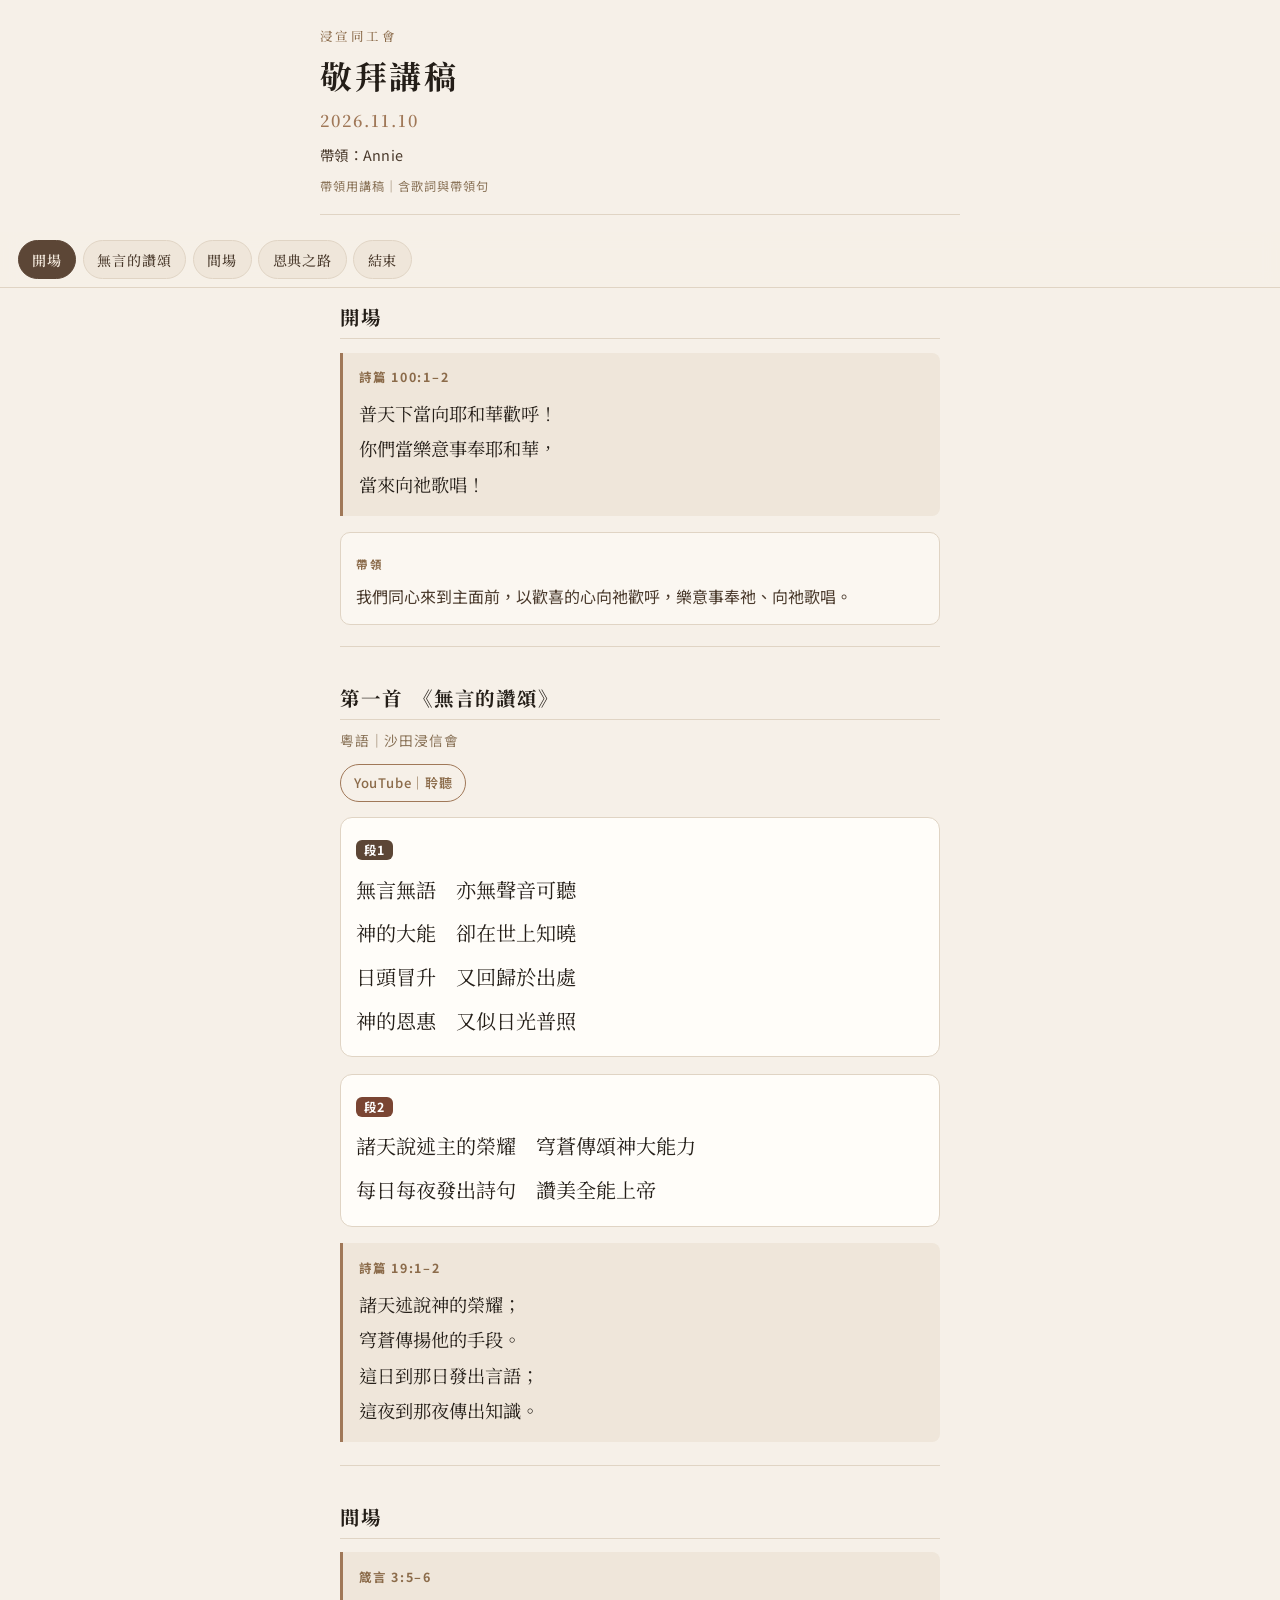
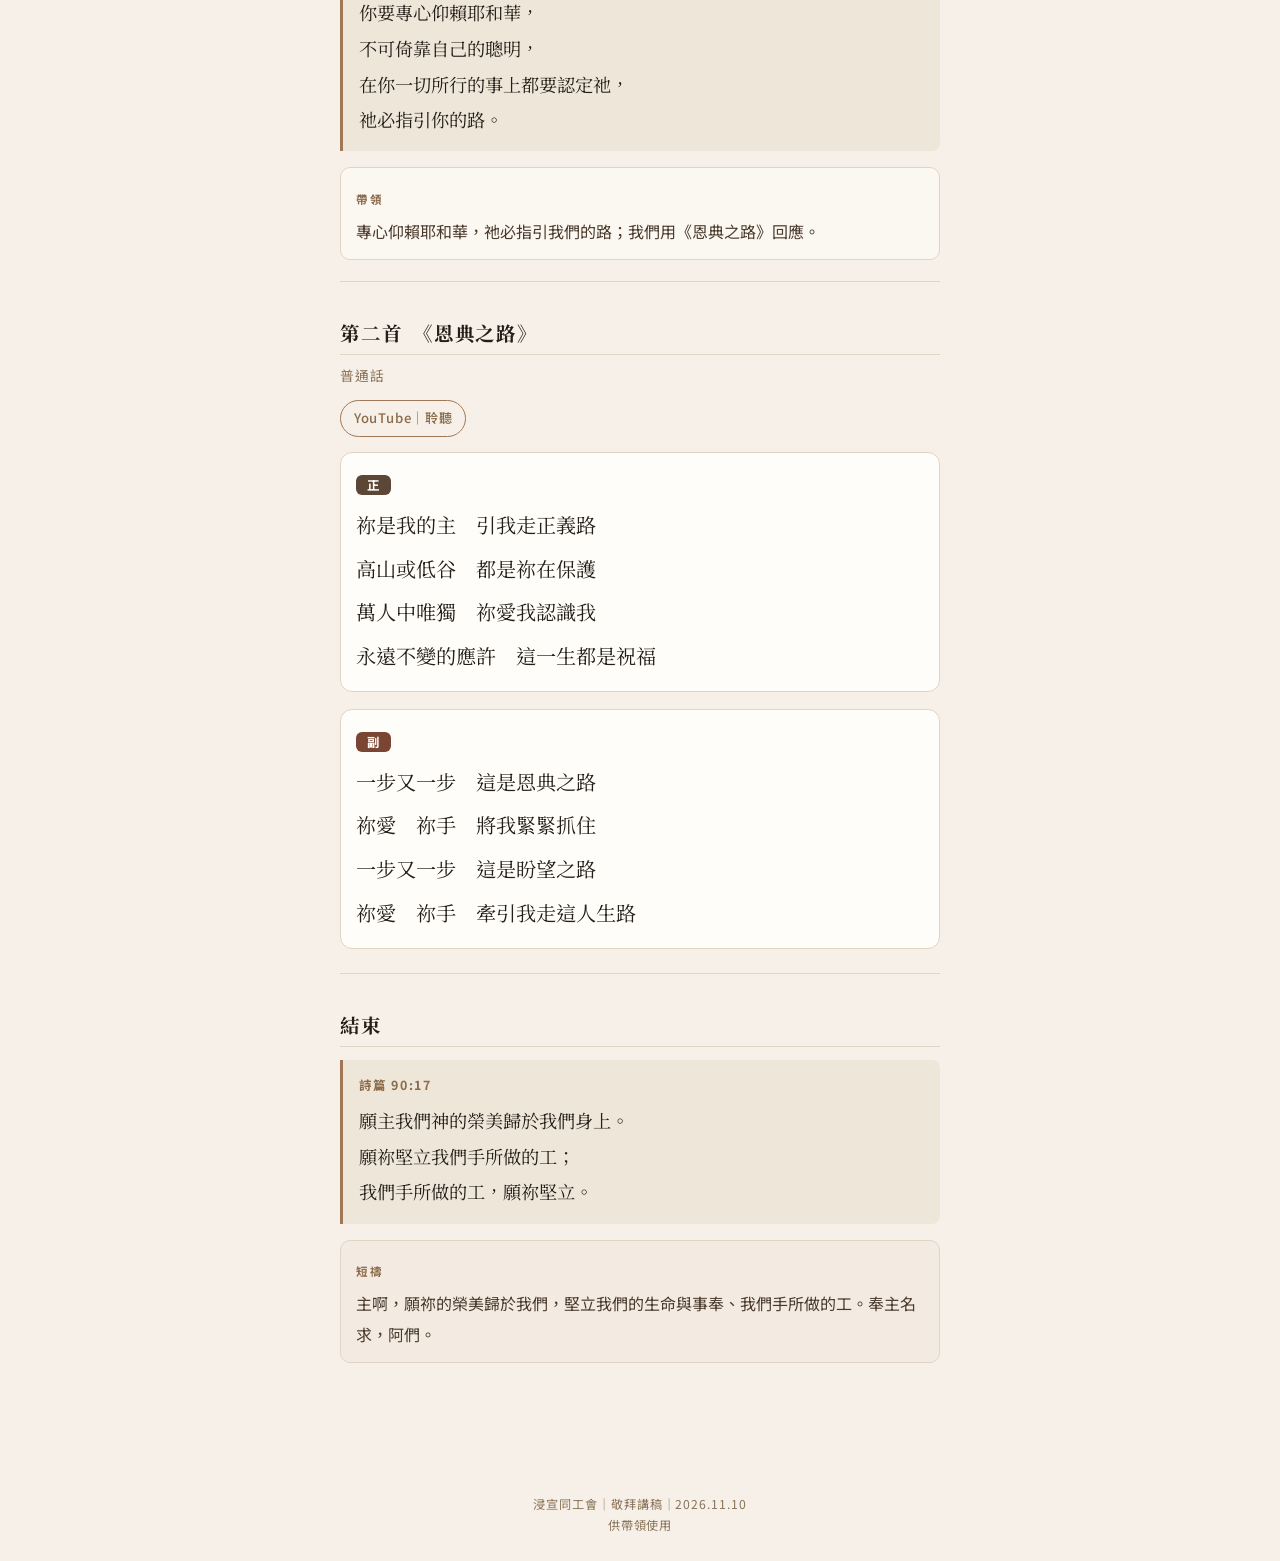
==== index.html @ 8542390a "Add 浸宣同工會 worship host cues for 2026-11-10 Mobile Traditional Chinese cue sheet: open, 無言的讚頌, transi" ====
<!DOCTYPE html>
<html lang="zh-Hant">
<head>
  <meta charset="UTF-8" />
  <meta name="viewport" content="width=device-width, initial-scale=1, viewport-fit=cover" />
  <meta name="theme-color" content="#5c4636" />
  <meta name="apple-mobile-web-app-capable" content="yes" />
  <meta name="apple-mobile-web-app-status-bar-style" content="default" />
  <meta name="description" content="浸宣同工會｜敬拜講稿｜2026.11.10｜帶領：Annie" />
  <title>浸宣同工會｜敬拜講稿｜2026.11.10</title>
  <link rel="preconnect" href="https://fonts.googleapis.com" />
  <link rel="preconnect" href="https://fonts.gstatic.com" crossorigin />
  <link href="https://fonts.googleapis.com/css2?family=Noto+Sans+TC:wght@400;500;700&family=Noto+Serif+TC:wght@400;600;700&display=swap" rel="stylesheet" />
  <link rel="stylesheet" href="styles.css?v=20261110a" />
</head>
<body>
  <header class="app-header" id="top">
    <div class="header-inner">
      <p class="eyebrow">浸宣同工會</p>
      <h1 class="app-title">敬拜講稿</h1>
      <p class="app-date">2026.11.10</p>
      <p class="app-meta">帶領：Annie</p>
      <p class="app-note">帶領用講稿｜含歌詞與帶領句</p>
    </div>
  </header>

  <nav class="nav-chips" id="nav" aria-label="快速導覽">
    <a href="#open">開場</a>
    <a href="#song1">無言的讚頌</a>
    <a href="#transit">間場</a>
    <a href="#song2">恩典之路</a>
    <a href="#close">結束</a>
  </nav>

  <main>
    <!-- 開場 -->
    <section class="section" id="open">
      <div class="section-head">
        <h2 class="section-title">開場</h2>
      </div>

      <blockquote class="scripture">
        <cite>詩篇 100:1–2</cite>
        <p>普天下當向耶和華歡呼！</p>
        <p>你們當樂意事奉耶和華，</p>
        <p>當來向祂歌唱！</p>
      </blockquote>

      <div class="cue">
        <span class="cue-label">帶領</span>
        <p>我們同心來到主面前，以歡喜的心向祂歡呼，樂意事奉祂、向祂歌唱。</p>
      </div>
    </section>

    <!-- 第一首 -->
    <section class="section song-section" id="song1">
      <div class="section-head">
        <h2 class="section-title">第一首　《無言的讚頌》</h2>
      </div>
      <p class="song-meta">粵語｜沙田浸信會</p>
      <p class="yt-link"><a href="https://www.youtube.com/watch?v=5gyQFFRFEiA" target="_blank" rel="noopener noreferrer">YouTube｜聆聽</a></p>

      <article class="lyric-block" id="lyric-s1-a">
        <span class="badge badge-zheng">段1</span>
        <div class="lyrics">
          <p>無言無語　亦無聲音可聽</p>
          <p>神的大能　卻在世上知曉</p>
          <p>日頭冒升　又回歸於出處</p>
          <p>神的恩惠　又似日光普照</p>
        </div>
      </article>

      <article class="lyric-block" id="lyric-s1-b">
        <span class="badge badge-fu">段2</span>
        <div class="lyrics">
          <p>諸天說述主的榮耀　穹蒼傳頌神大能力</p>
          <p>每日每夜發出詩句　讚美全能上帝</p>
        </div>
      </article>

      <blockquote class="scripture">
        <cite>詩篇 19:1–2</cite>
        <p>諸天述說神的榮耀；</p>
        <p>穹蒼傳揚他的手段。</p>
        <p>這日到那日發出言語；</p>
        <p>這夜到那夜傳出知識。</p>
      </blockquote>
    </section>

    <!-- 間場／過渡 -->
    <section class="section" id="transit">
      <div class="section-head">
        <h2 class="section-title">間場</h2>
      </div>

      <blockquote class="scripture">
        <cite>箴言 3:5–6</cite>
        <p>你要專心仰賴耶和華，</p>
        <p>不可倚靠自己的聰明，</p>
        <p>在你一切所行的事上都要認定祂，</p>
        <p>祂必指引你的路。</p>
      </blockquote>

      <div class="cue">
        <span class="cue-label">帶領</span>
        <p>專心仰賴耶和華，祂必指引我們的路；我們用《恩典之路》回應。</p>
      </div>
    </section>

    <!-- 第二首 -->
    <section class="section song-section" id="song2">
      <div class="section-head">
        <h2 class="section-title">第二首　《恩典之路》</h2>
      </div>
      <p class="song-meta">普通話</p>
      <p class="yt-link"><a href="https://www.youtube.com/watch?v=YaJ5gof0YNQ" target="_blank" rel="noopener noreferrer">YouTube｜聆聽</a></p>

      <article class="lyric-block" id="lyric-s2-z">
        <span class="badge badge-zheng">正</span>
        <div class="lyrics">
          <p>祢是我的主　引我走正義路</p>
          <p>高山或低谷　都是祢在保護</p>
          <p>萬人中唯獨　祢愛我認識我</p>
          <p>永遠不變的應許　這一生都是祝福</p>
        </div>
      </article>

      <article class="lyric-block" id="lyric-s2-f">
        <span class="badge badge-fu">副</span>
        <div class="lyrics">
          <p>一步又一步　這是恩典之路</p>
          <p>祢愛　祢手　將我緊緊抓住</p>
          <p>一步又一步　這是盼望之路</p>
          <p>祢愛　祢手　牽引我走這人生路</p>
        </div>
      </article>
    </section>

    <!-- 結束 -->
    <section class="section" id="close">
      <div class="section-head">
        <h2 class="section-title">結束</h2>
      </div>

      <blockquote class="scripture">
        <cite>詩篇 90:17</cite>
        <p>願主我們神的榮美歸於我們身上。</p>
        <p>願祢堅立我們手所做的工；</p>
        <p>我們手所做的工，願祢堅立。</p>
      </blockquote>

      <div class="cue cue-pray">
        <span class="cue-label">短禱</span>
        <p>主啊，願祢的榮美歸於我們，堅立我們的生命與事奉、我們手所做的工。奉主名求，阿們。</p>
      </div>
    </section>
  </main>

  <footer class="app-footer">
    <p>浸宣同工會｜敬拜講稿｜2026.11.10</p>
    <p>供帶領使用</p>
  </footer>

  <script src="app.js?v=20261110a"></script>
</body>
</html>
---- styles.css ----
/* 浸宣同工會｜敬拜講稿｜2026.11.10｜帶領用手機講稿 */
:root {
  --paper: #F6F0E8;
  --paper-soft: #efe6da;
  --ink: #241e18;
  --ink-soft: #4a3a2c;
  --muted: #8a7358;
  --spine: #5c4636;
  --spine-text: #f3e9dc;
  --accent: #a07858;
  --accent-deep: #8b6b4a;
  --fu: #7a4533;
  --end: #6b5340;
  --rule: #e0d4c4;
  --line: #d4c0a8;
  --now: #d9c4a0;
  --serif: "Noto Serif TC", "Songti TC", "PMingLiU", "MingLiU", "Source Han Serif TC", serif;
  --sans: "Noto Sans TC", "PingFang TC", "Microsoft JhengHei", "Helvetica Neue", sans-serif;
  --safe-top: env(safe-area-inset-top, 0px);
  --safe-bottom: env(safe-area-inset-bottom, 0px);
  --nav-h: 3.6rem;
}

*, *::before, *::after { box-sizing: border-box; }

html {
  scroll-behavior: smooth;
  -webkit-text-size-adjust: 100%;
  scroll-padding-top: calc(var(--nav-h) + 0.85rem + var(--safe-top));
}

body {
  margin: 0;
  overflow-x: hidden;
  background: var(--paper);
  color: var(--ink);
  font-family: var(--sans);
  font-size: 17px;
  line-height: 1.85;
  min-height: 100dvh;
}

a { color: var(--accent-deep); }

/* —— Header —— */
.app-header {
  padding: calc(1.55rem + var(--safe-top)) 1.25rem 1.05rem;
}
.header-inner {
  max-width: 640px;
  margin: 0 auto;
  padding-bottom: 1.05rem;
  border-bottom: 1px solid var(--rule);
}
.eyebrow {
  margin: 0 0 0.4rem;
  font-family: var(--serif);
  font-size: 0.78rem;
  font-weight: 500;
  letter-spacing: 0.28em;
  color: var(--accent-deep);
}
.app-title {
  margin: 0;
  font-family: var(--serif);
  font-weight: 700;
  font-size: 1.85rem;
  line-height: 1.35;
  letter-spacing: 0.08em;
  color: var(--ink);
}
.app-date {
  margin: 0.45rem 0 0;
  font-family: var(--serif);
  font-size: 1.02rem;
  font-weight: 600;
  letter-spacing: 0.12em;
  color: var(--accent);
}
.app-meta {
  margin: 0.45rem 0 0;
  font-size: 0.9rem;
  color: var(--ink-soft);
  letter-spacing: 0.02em;
}
.app-note {
  margin: 0.4rem 0 0;
  font-size: 0.76rem;
  color: var(--muted);
  letter-spacing: 0.08em;
}

/* —— Sticky nav —— */
.nav-chips {
  position: sticky;
  top: 0;
  z-index: 70;
  display: flex;
  flex-wrap: nowrap;
  gap: 0.4rem;
  margin: 0;
  padding: 0.5rem 1.1rem;
  padding-top: calc(0.5rem + var(--safe-top));
  overflow-x: auto;
  -webkit-overflow-scrolling: touch;
  scrollbar-width: none;
  background: rgba(246, 240, 232, 0.96);
  border-bottom: 1px solid var(--rule);
  backdrop-filter: blur(8px);
  -webkit-backdrop-filter: blur(8px);
}
.nav-chips::-webkit-scrollbar { display: none; }
.nav-chips a {
  flex: 0 0 auto;
  display: inline-flex;
  align-items: center;
  min-height: 2.4rem;
  padding: 0.35rem 0.85rem;
  text-decoration: none;
  font-family: var(--serif);
  font-size: 0.88rem;
  font-weight: 500;
  letter-spacing: 0.06em;
  color: var(--ink-soft);
  background: var(--paper-soft);
  border: 1px solid var(--rule);
  border-radius: 999px;
  white-space: nowrap;
  -webkit-tap-highlight-color: transparent;
}
.nav-chips a.active {
  color: var(--spine-text);
  font-weight: 600;
  background: var(--spine);
  border-color: var(--spine);
}
.nav-chips a:focus-visible {
  outline: 2px solid var(--accent-deep);
  outline-offset: 2px;
}

/* —— Page body —— */
main {
  max-width: 640px;
  margin: 0 auto;
  padding: 1rem 1.25rem calc(4.5rem + var(--safe-bottom));
}

.section {
  scroll-margin-top: calc(var(--nav-h) + 0.85rem + var(--safe-top));
  margin: 0 0 2.4rem;
  padding-bottom: 0.4rem;
  border-bottom: 1px solid var(--rule);
}
.section:last-of-type { border-bottom: none; }

.section-head {
  display: flex;
  align-items: baseline;
  justify-content: space-between;
  gap: 0.75rem;
  margin: 0 0 0.85rem;
  padding-bottom: 0.4rem;
  border-bottom: 1px solid var(--rule);
}
.section-title {
  margin: 0;
  font-family: var(--serif);
  font-size: 1.22rem;
  font-weight: 700;
  letter-spacing: 0.04em;
  color: var(--ink);
  line-height: 1.4;
}
.time-badge {
  flex: 0 0 auto;
  font-size: 0.78rem;
  font-weight: 700;
  letter-spacing: 0.04em;
  color: var(--spine);
  background: var(--paper-soft);
  border: 1px solid var(--line);
  border-radius: 999px;
  padding: 0.15rem 0.65rem;
}

.song-meta {
  margin: -0.35rem 0 0.7rem;
  font-size: 0.86rem;
  color: var(--muted);
  letter-spacing: 0.06em;
}

/* —— Scripture —— */
.scripture {
  margin: 0 0 1rem;
  padding: 0.85rem 1rem;
  background: var(--paper-soft);
  border-left: 3px solid var(--accent);
  border-radius: 0 8px 8px 0;
}
.scripture cite {
  display: block;
  margin: 0 0 0.4rem;
  font-style: normal;
  font-family: var(--sans);
  font-size: 0.78rem;
  font-weight: 700;
  letter-spacing: 0.14em;
  color: var(--accent-deep);
}
.scripture p {
  margin: 0;
  font-family: var(--serif);
  font-size: 1.08rem;
  line-height: 1.95;
  color: var(--ink);
}

/* —— Host cues —— */
.cue {
  margin: 0 0 0.9rem;
  padding: 0.8rem 0.95rem;
  background: #fbf7f1;
  border: 1px solid var(--rule);
  border-radius: 10px;
}
.cue-pray {
  background: #f3ebe1;
}
.cue-label {
  display: inline-block;
  margin: 0 0 0.35rem;
  font-size: 0.72rem;
  font-weight: 700;
  letter-spacing: 0.16em;
  color: var(--accent-deep);
}
.cue p {
  margin: 0;
  font-size: 1rem;
  line-height: 1.9;
  color: var(--ink-soft);
}

/* —— Sing-order checklist —— */
.order-box {
  margin: 0 0 1.25rem;
  padding: 0.85rem 0.9rem 0.75rem;
  background: var(--paper-soft);
  border: 1px solid var(--line);
  border-radius: 12px;
}
.order-head {
  display: flex;
  align-items: center;
  justify-content: space-between;
  gap: 0.75rem;
  margin-bottom: 0.55rem;
}
.order-title {
  margin: 0;
  font-size: 0.78rem;
  font-weight: 700;
  letter-spacing: 0.18em;
  color: var(--accent-deep);
}
.order-reset {
  appearance: none;
  border: 0;
  background: transparent;
  padding: 0.15rem 0.2rem;
  font-family: inherit;
  font-size: 0.76rem;
  color: var(--muted);
  letter-spacing: 0.06em;
  cursor: pointer;
}
.order-reset:focus-visible {
  outline: 2px solid var(--accent-deep);
  outline-offset: 2px;
}
.order-list {
  list-style: none;
  display: flex;
  flex-wrap: wrap;
  align-items: center;
  gap: 0.35rem 0.25rem;
  margin: 0;
  padding: 0;
}
.order-arrow {
  color: var(--muted);
  font-size: 0.85rem;
  padding: 0 0.05rem;
  user-select: none;
}
.order-step {
  display: inline-flex;
  align-items: center;
  gap: 0.28rem;
  min-height: 2.35rem;
  padding: 0.2rem 0.4rem 0.2rem 0.3rem;
  border: 1px dashed var(--line);
  border-radius: 999px;
  background: var(--paper);
  font-family: inherit;
  cursor: pointer;
  -webkit-tap-highlight-color: transparent;
}
.order-step.is-now {
  border-style: solid;
  border-color: var(--spine);
  background: var(--now);
  box-shadow: 0 0 0 2px rgba(92, 70, 54, 0.12);
}
.order-step.is-done {
  opacity: 0.55;
  border-style: solid;
  border-color: var(--rule);
  background: transparent;
}
.order-step.is-done .badge { text-decoration: line-through; }
.step-mark {
  width: 0.95rem;
  height: 0.95rem;
  border: 1.5px solid var(--accent-deep);
  border-radius: 3px;
  background: var(--paper);
  flex: 0 0 auto;
  position: relative;
}
.order-step.is-done .step-mark {
  background: var(--spine);
  border-color: var(--spine);
}
.order-step.is-done .step-mark::after {
  content: "";
  position: absolute;
  left: 0.22rem;
  top: 0.02rem;
  width: 0.28rem;
  height: 0.5rem;
  border: solid var(--spine-text);
  border-width: 0 1.6px 1.6px 0;
  transform: rotate(45deg);
}
.step-count {
  font-size: 0.72rem;
  font-weight: 700;
  color: var(--ink-soft);
  letter-spacing: 0.02em;
}
.order-note {
  margin: 0.55rem 0 0;
  font-size: 0.82rem;
  line-height: 1.7;
  color: var(--ink-soft);
}

/* —— Badges 正／副／尾 —— */
.badge {
  display: inline-flex;
  align-items: center;
  justify-content: center;
  min-width: 2.15rem;
  padding: 0.12rem 0.48rem;
  border-radius: 6px;
  font-family: var(--sans);
  font-size: 0.78rem;
  font-weight: 700;
  letter-spacing: 0.08em;
  line-height: 1.3;
  color: #fff;
}
.badge-zheng { background: var(--spine); }
.badge-fu { background: var(--fu); }
.badge-end { background: var(--end); }

/* —— Lyrics —— */
.lyric-block {
  margin: 0 0 1.05rem;
  padding: 0.85rem 0.95rem 0.95rem;
  background: #fffdf9;
  border: 1px solid var(--rule);
  border-radius: 12px;
}
.lyric-block.is-now {
  border-color: var(--spine);
  box-shadow: 0 0 0 2px rgba(92, 70, 54, 0.1);
  background: #fffaf2;
}
.lyric-block .badge { margin-bottom: 0.55rem; }
.lyrics {
  font-family: var(--serif);
  font-size: 1.18rem;
  line-height: 2.05;
  color: var(--ink);
}
.lyrics p { margin: 0 0 0.15rem; }
.lyrics p:last-child { margin-bottom: 0; }
.lyric-hint {
  margin: 0.55rem 0 0;
  font-size: 0.78rem;
  color: var(--accent-deep);
  letter-spacing: 0.06em;
}

/* —— YouTube —— */
.yt-link { margin: 0 0 0.95rem; }
.yt-link a {
  display: inline-block;
  text-decoration: none;
  font-size: 0.82rem;
  font-weight: 500;
  letter-spacing: 0.06em;
  color: var(--accent-deep);
  padding: 0.35rem 0.8rem;
  border: 1px solid var(--accent);
  border-radius: 999px;
  -webkit-tap-highlight-color: transparent;
}
.yt-link a:hover,
.yt-link a:focus-visible {
  color: var(--spine-text);
  background: var(--accent);
  border-color: var(--accent);
  outline: none;
}

/* —— Footer —— */
.app-footer {
  max-width: 640px;
  margin: 0 auto;
  padding: 0 1.25rem calc(1.6rem + var(--safe-bottom));
  text-align: center;
  color: var(--muted);
  font-size: 0.76rem;
  letter-spacing: 0.08em;
  line-height: 1.7;
}
.app-footer p { margin: 0; }

@media (min-width: 420px) {
  .app-title { font-size: 2rem; }
  .lyrics { font-size: 1.26rem; }
  .scripture p { font-size: 1.14rem; }
}
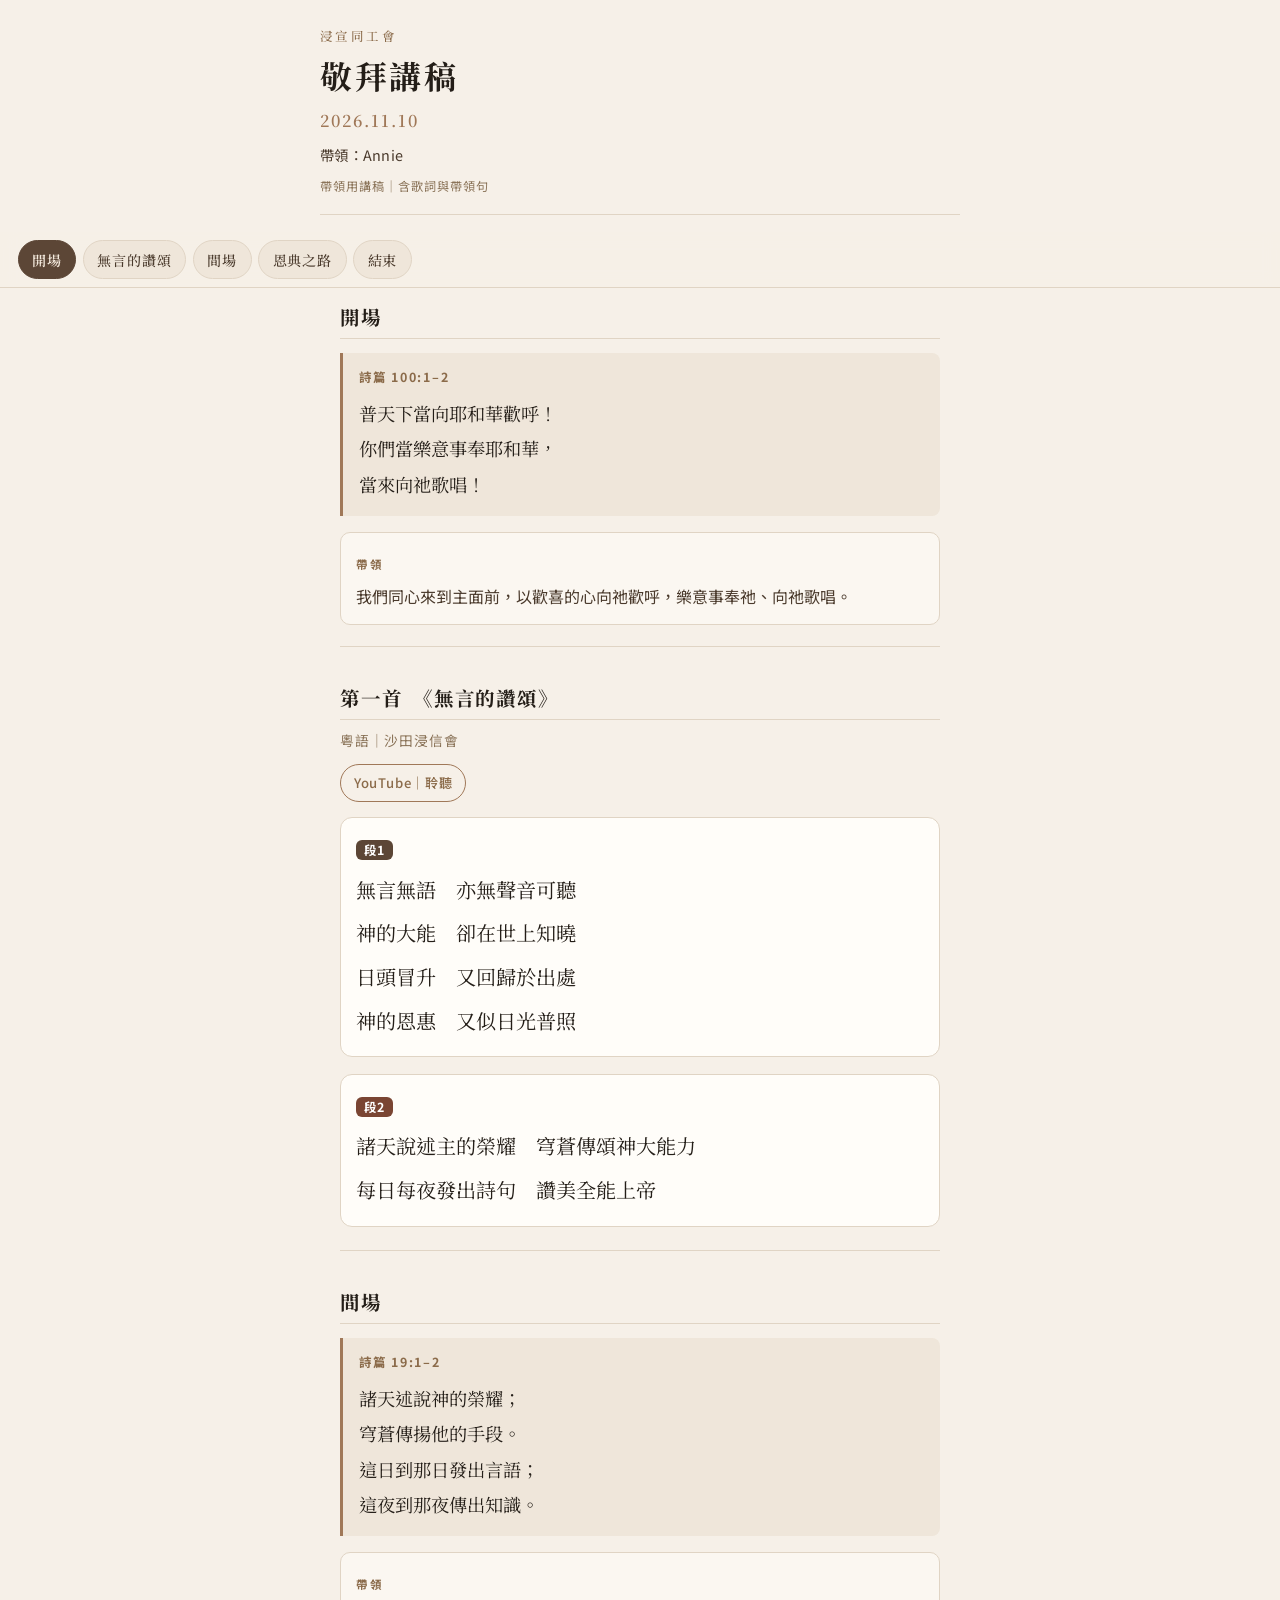
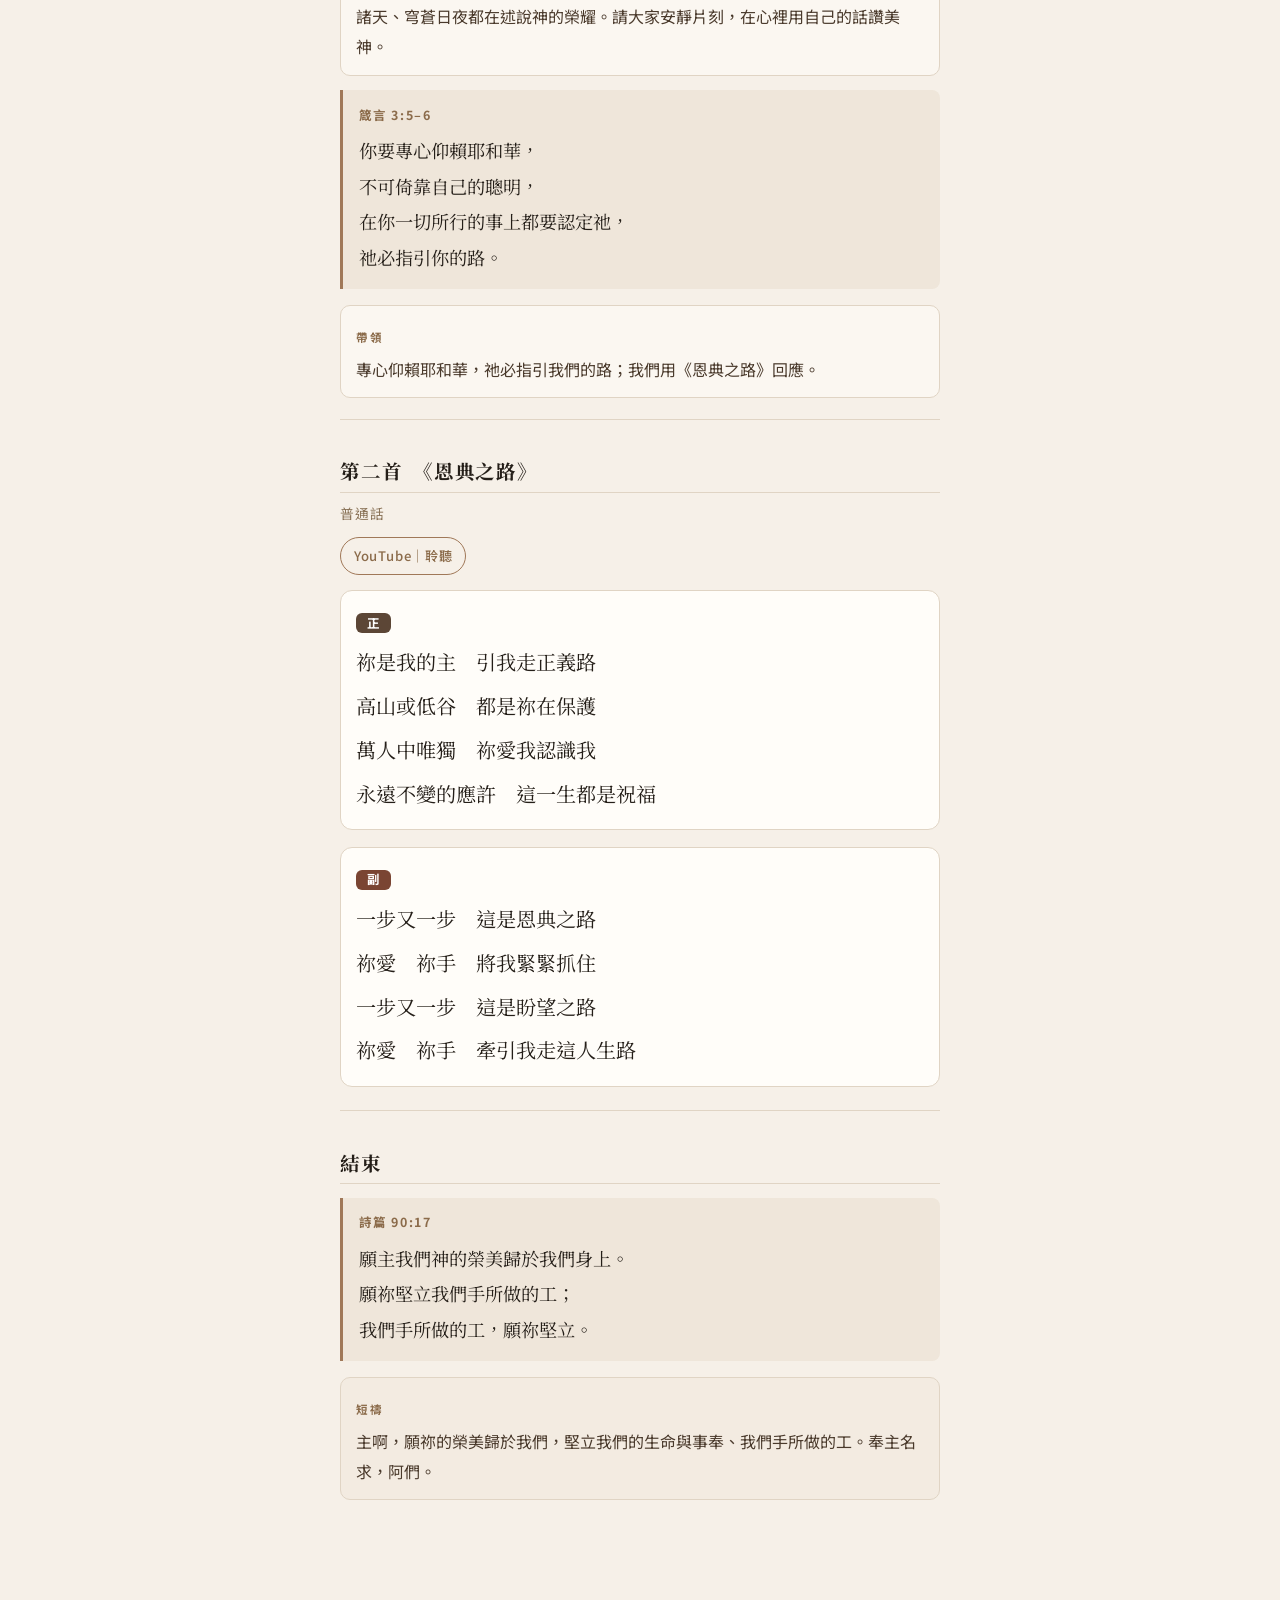
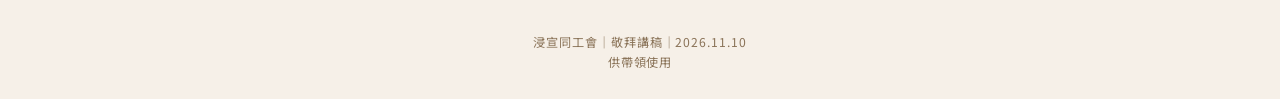
==== commit c9bb8065: "Transit: Psalm 19 cue inviting silent praise" ====
--- a/index.html
+++ b/index.html
@@ -11,7 +11,7 @@
   <link rel="preconnect" href="https://fonts.googleapis.com" />
   <link rel="preconnect" href="https://fonts.gstatic.com" crossorigin />
   <link href="https://fonts.googleapis.com/css2?family=Noto+Sans+TC:wght@400;500;700&family=Noto+Serif+TC:wght@400;600;700&display=swap" rel="stylesheet" />
-  <link rel="stylesheet" href="styles.css?v=20261110a" />
+  <link rel="stylesheet" href="styles.css?v=20261110b" />
 </head>
 <body>
   <header class="app-header" id="top">
@@ -78,6 +78,14 @@
         </div>
       </article>
 
+    </section>
+
+    <!-- 間場／過渡 -->
+    <section class="section" id="transit">
+      <div class="section-head">
+        <h2 class="section-title">間場</h2>
+      </div>
+
       <blockquote class="scripture">
         <cite>詩篇 19:1–2</cite>
         <p>諸天述說神的榮耀；</p>
@@ -85,12 +93,10 @@
         <p>這日到那日發出言語；</p>
         <p>這夜到那夜傳出知識。</p>
       </blockquote>
-    </section>
 
-    <!-- 間場／過渡 -->
-    <section class="section" id="transit">
-      <div class="section-head">
-        <h2 class="section-title">間場</h2>
+      <div class="cue">
+        <span class="cue-label">帶領</span>
+        <p>諸天、穹蒼日夜都在述說神的榮耀。請大家安靜片刻，在心裡用自己的話讚美神。</p>
       </div>
 
       <blockquote class="scripture">
@@ -161,6 +167,6 @@
     <p>供帶領使用</p>
   </footer>
 
-  <script src="app.js?v=20261110a"></script>
+  <script src="app.js?v=20261110b"></script>
 </body>
 </html>
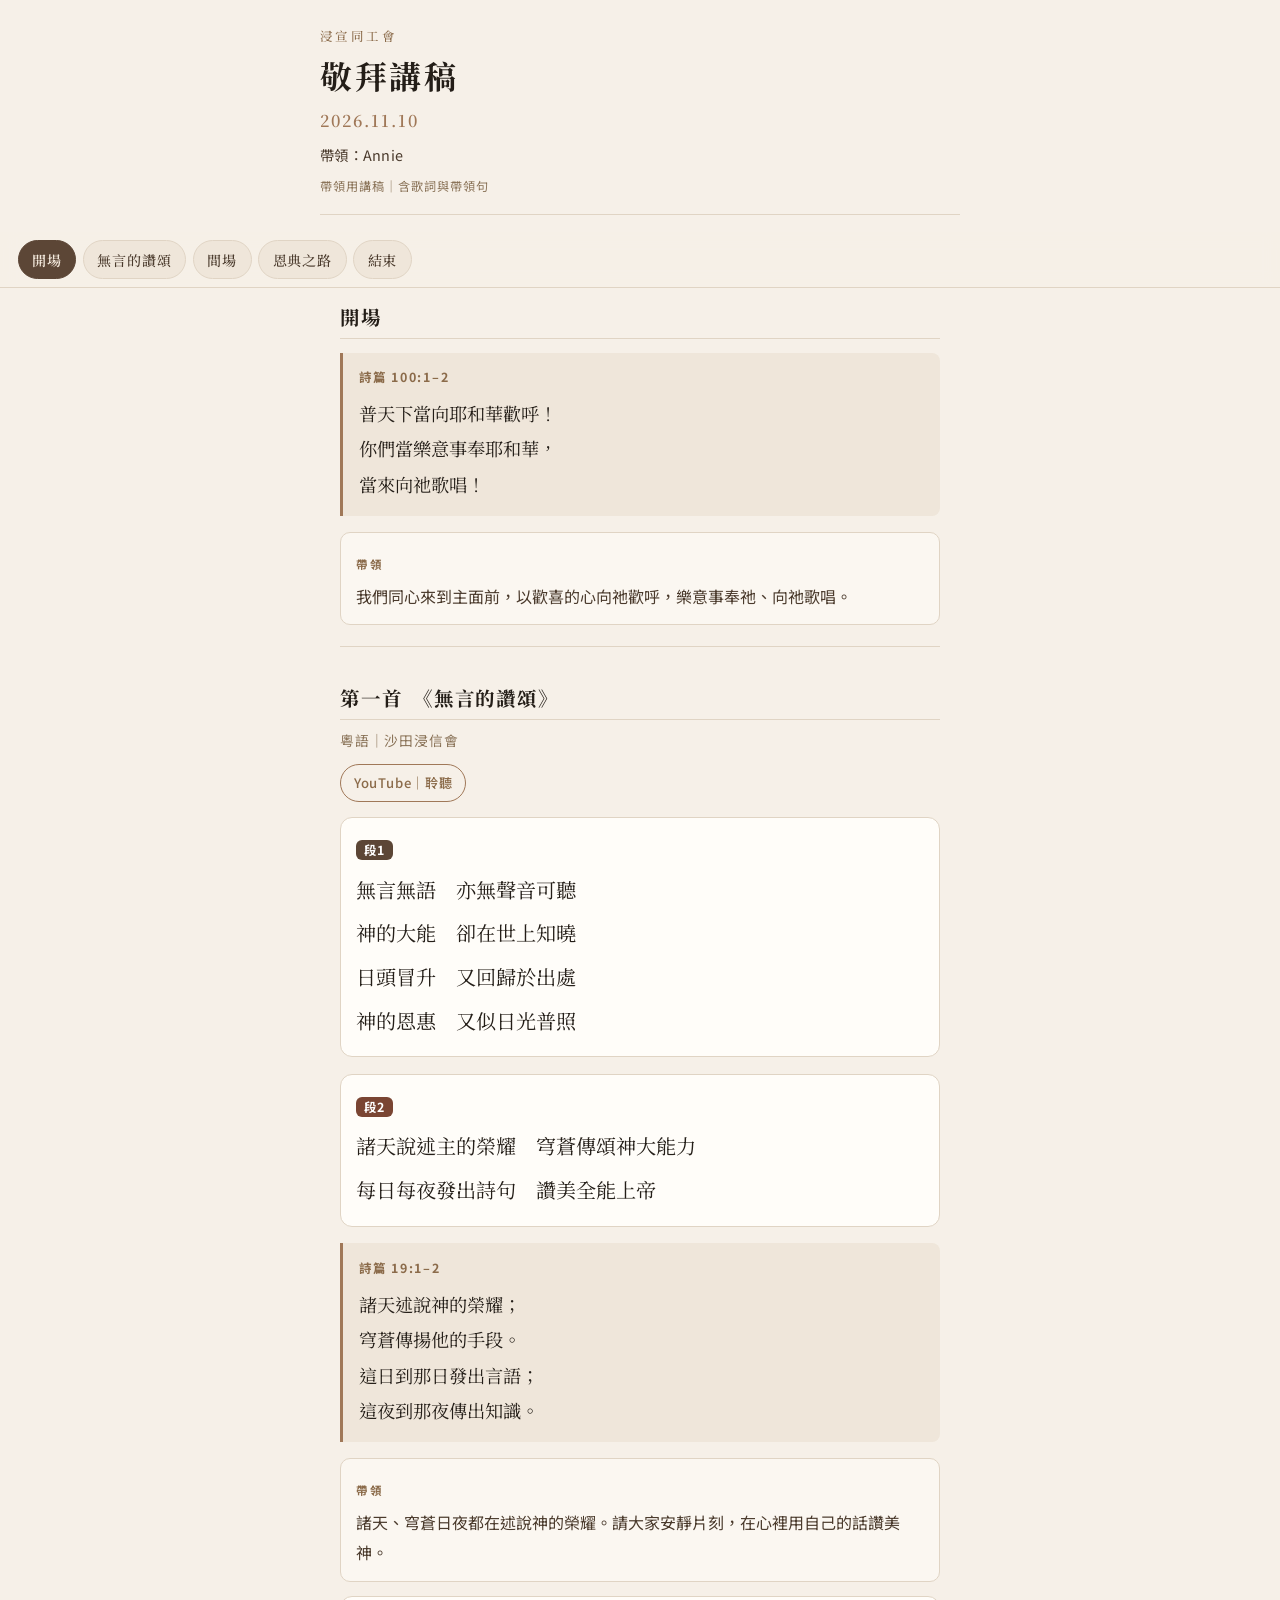
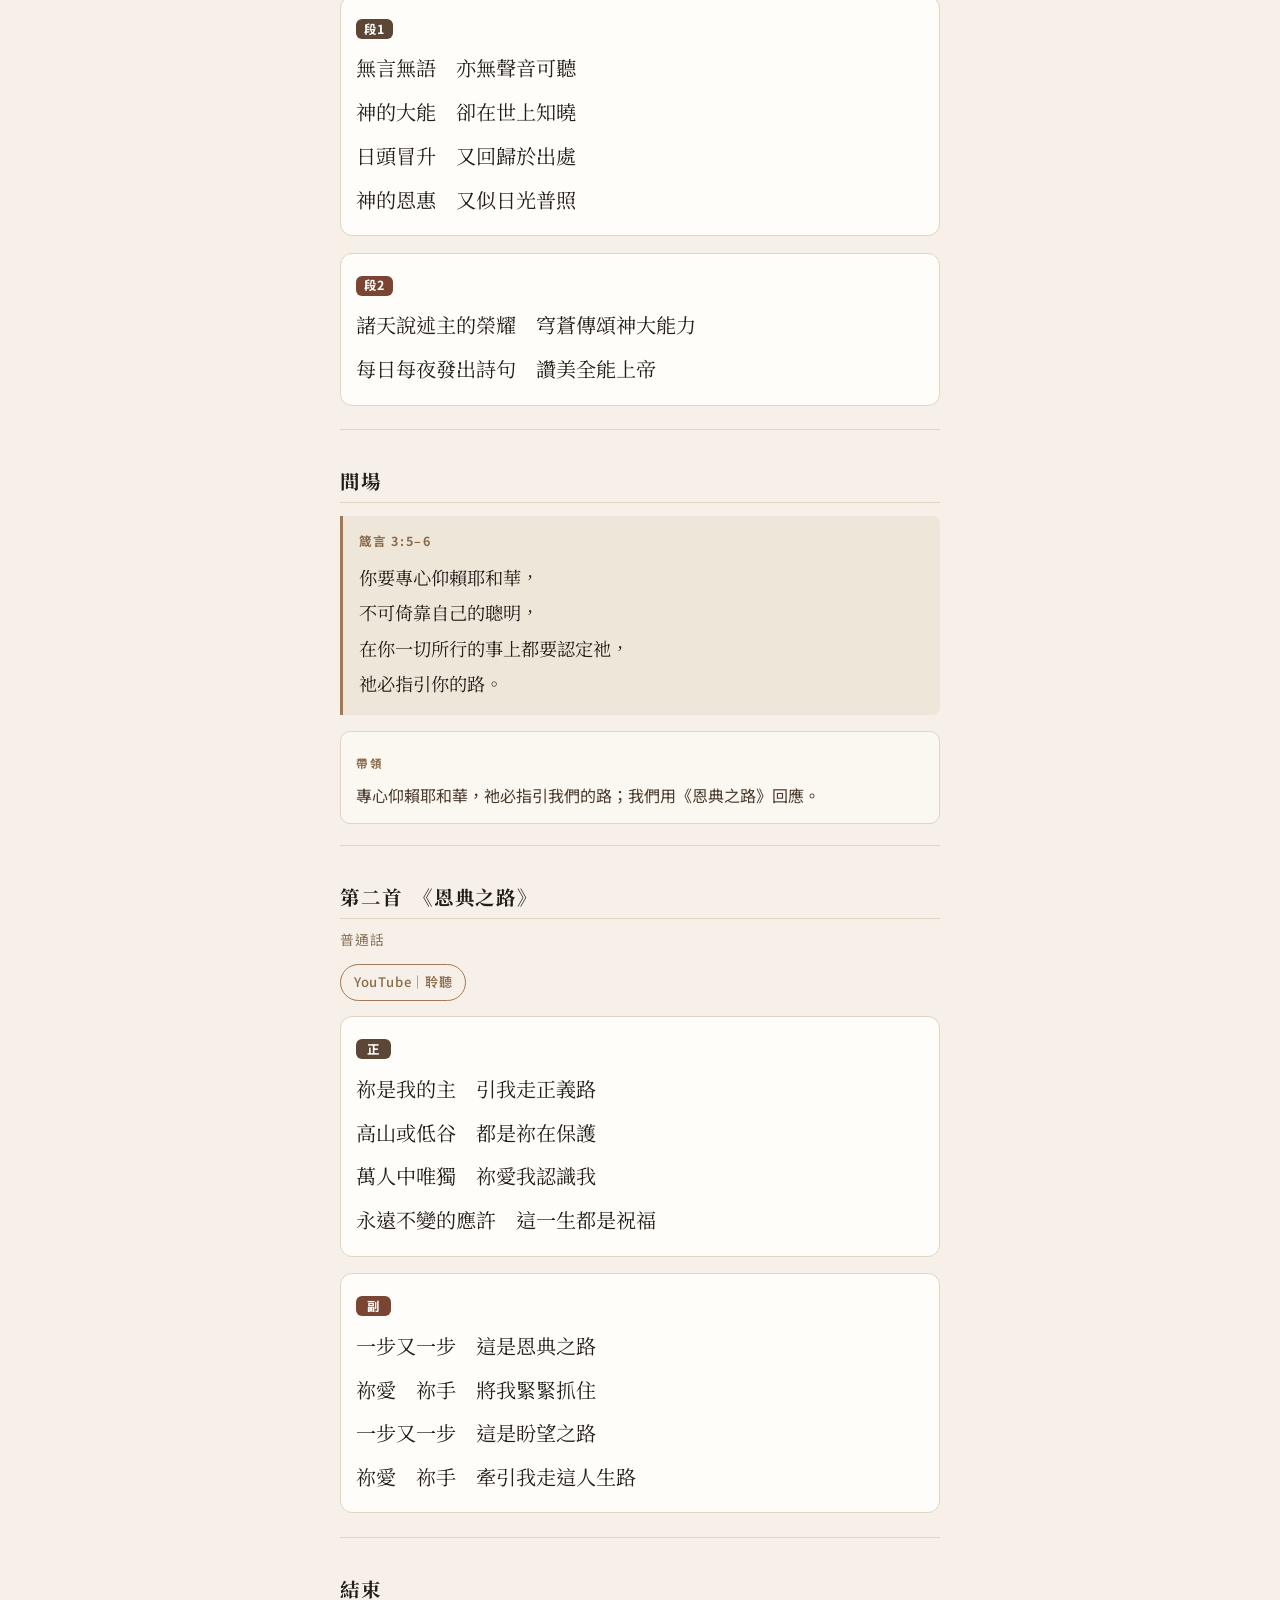
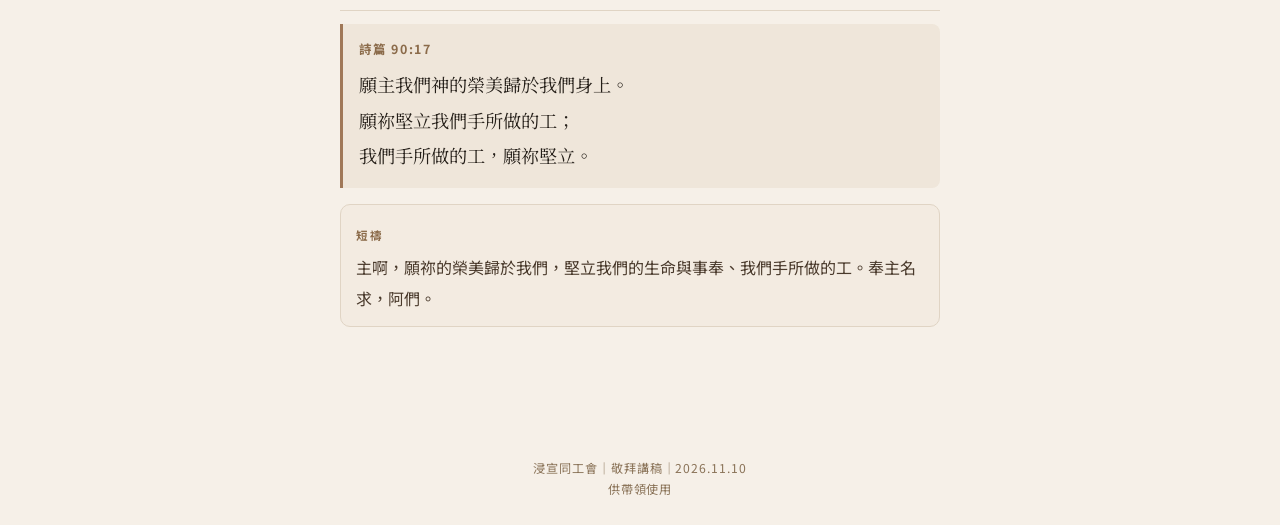
==== commit 4c64fb59: "Song1: full reprise after Psalm 19 mid cue" ====
--- a/index.html
+++ b/index.html
@@ -11,7 +11,7 @@
   <link rel="preconnect" href="https://fonts.googleapis.com" />
   <link rel="preconnect" href="https://fonts.gstatic.com" crossorigin />
   <link href="https://fonts.googleapis.com/css2?family=Noto+Sans+TC:wght@400;500;700&family=Noto+Serif+TC:wght@400;600;700&display=swap" rel="stylesheet" />
-  <link rel="stylesheet" href="styles.css?v=20261110b" />
+  <link rel="stylesheet" href="styles.css?v=20261110c" />
 </head>
 <body>
   <header class="app-header" id="top">
@@ -78,14 +78,6 @@
         </div>
       </article>
 
-    </section>
-
-    <!-- 間場／過渡 -->
-    <section class="section" id="transit">
-      <div class="section-head">
-        <h2 class="section-title">間場</h2>
-      </div>
-
       <blockquote class="scripture">
         <cite>詩篇 19:1–2</cite>
         <p>諸天述說神的榮耀；</p>
@@ -97,6 +89,31 @@
       <div class="cue">
         <span class="cue-label">帶領</span>
         <p>諸天、穹蒼日夜都在述說神的榮耀。請大家安靜片刻，在心裡用自己的話讚美神。</p>
+      </div>
+
+      <article class="lyric-block" id="lyric-s1-a2">
+        <span class="badge badge-zheng">段1</span>
+        <div class="lyrics">
+          <p>無言無語　亦無聲音可聽</p>
+          <p>神的大能　卻在世上知曉</p>
+          <p>日頭冒升　又回歸於出處</p>
+          <p>神的恩惠　又似日光普照</p>
+        </div>
+      </article>
+
+      <article class="lyric-block" id="lyric-s1-b2">
+        <span class="badge badge-fu">段2</span>
+        <div class="lyrics">
+          <p>諸天說述主的榮耀　穹蒼傳頌神大能力</p>
+          <p>每日每夜發出詩句　讚美全能上帝</p>
+        </div>
+      </article>
+    </section>
+
+    <!-- 間場／過渡 -->
+    <section class="section" id="transit">
+      <div class="section-head">
+        <h2 class="section-title">間場</h2>
       </div>
 
       <blockquote class="scripture">
@@ -167,6 +184,6 @@
     <p>供帶領使用</p>
   </footer>
 
-  <script src="app.js?v=20261110b"></script>
+  <script src="app.js?v=20261110c"></script>
 </body>
 </html>
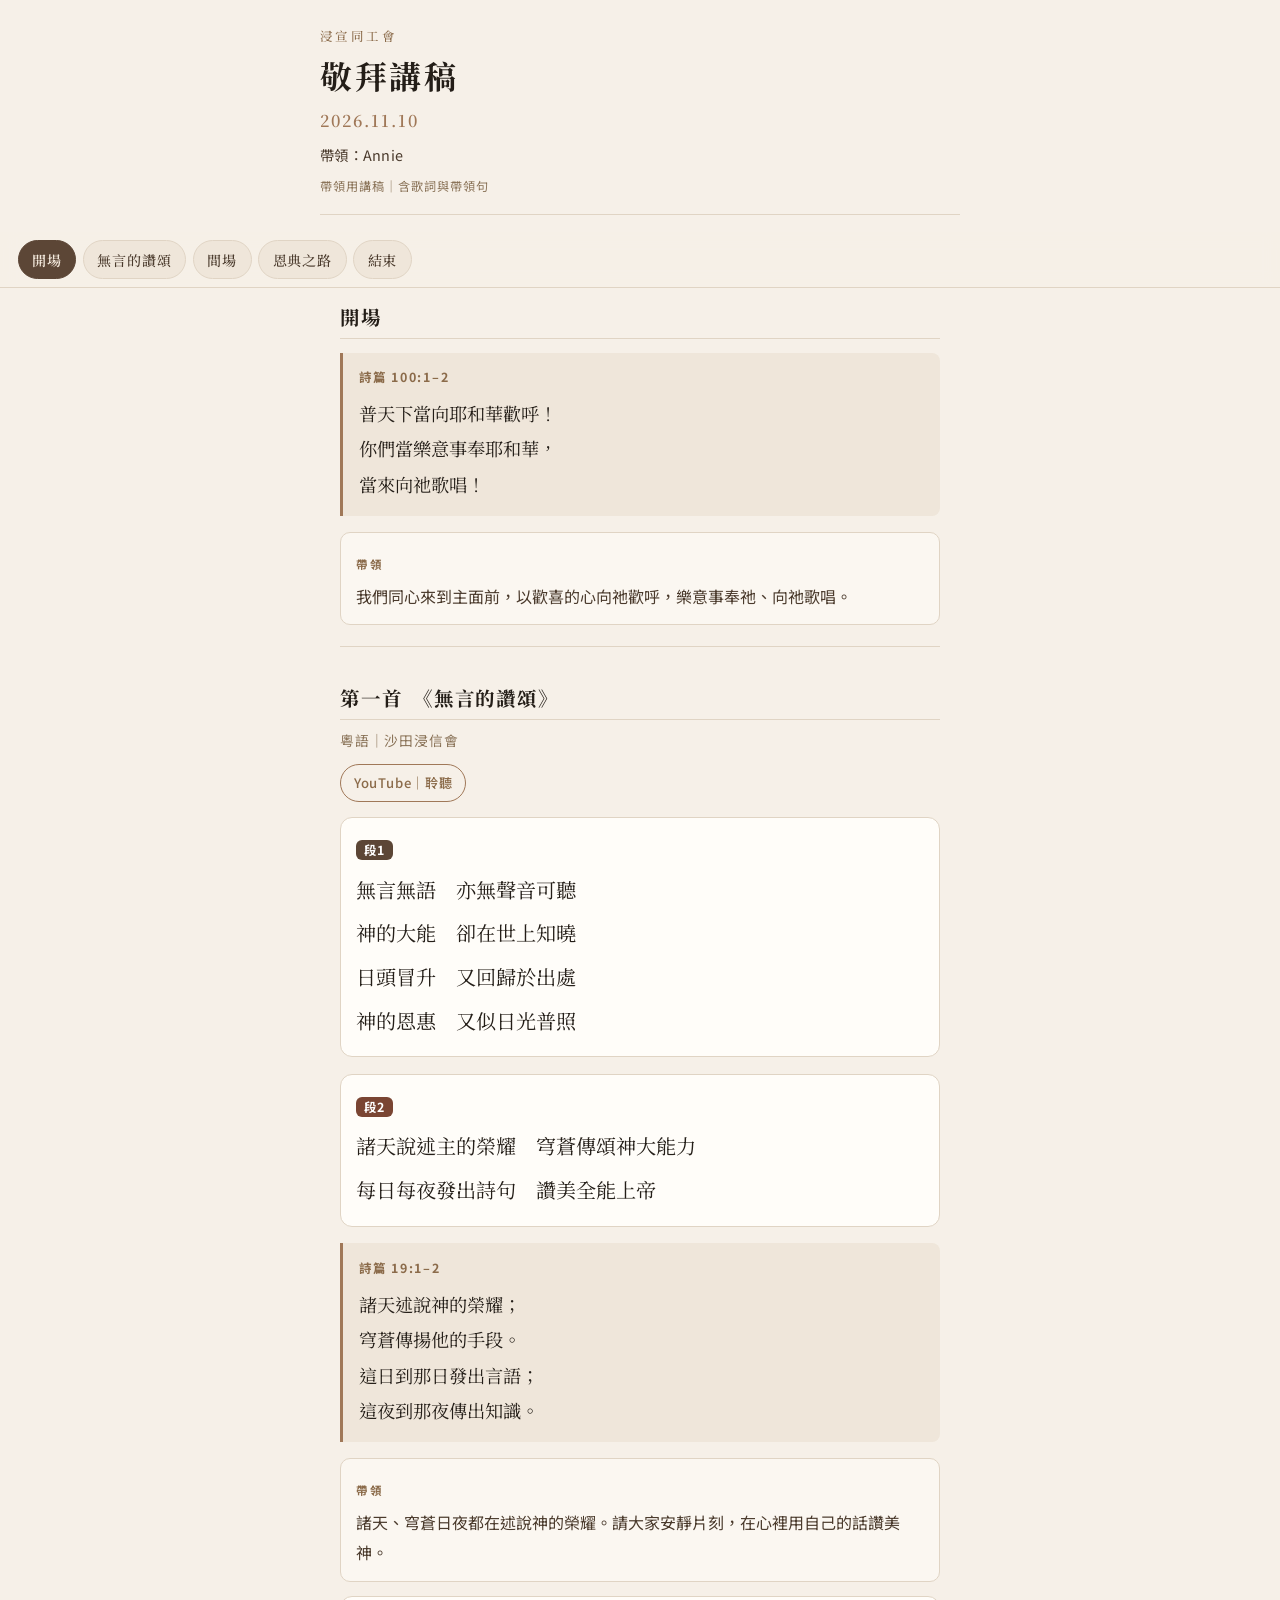
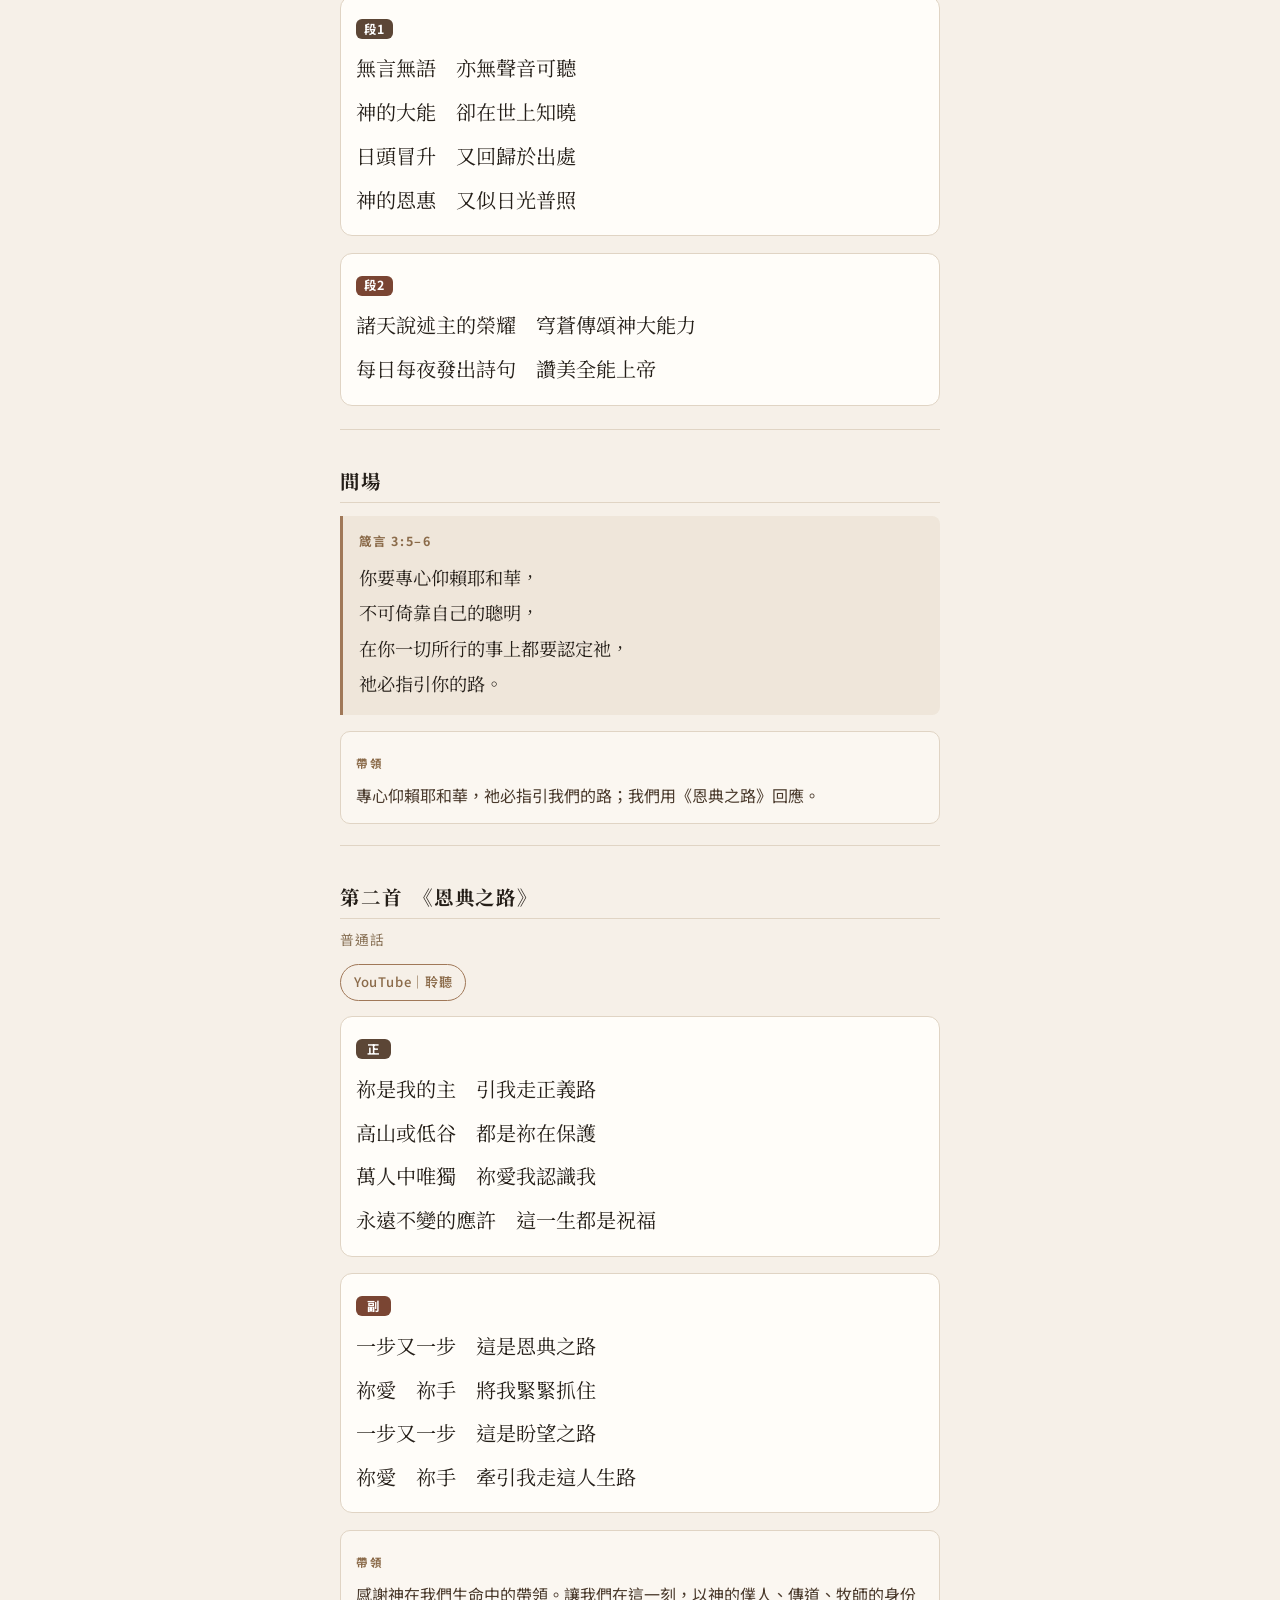
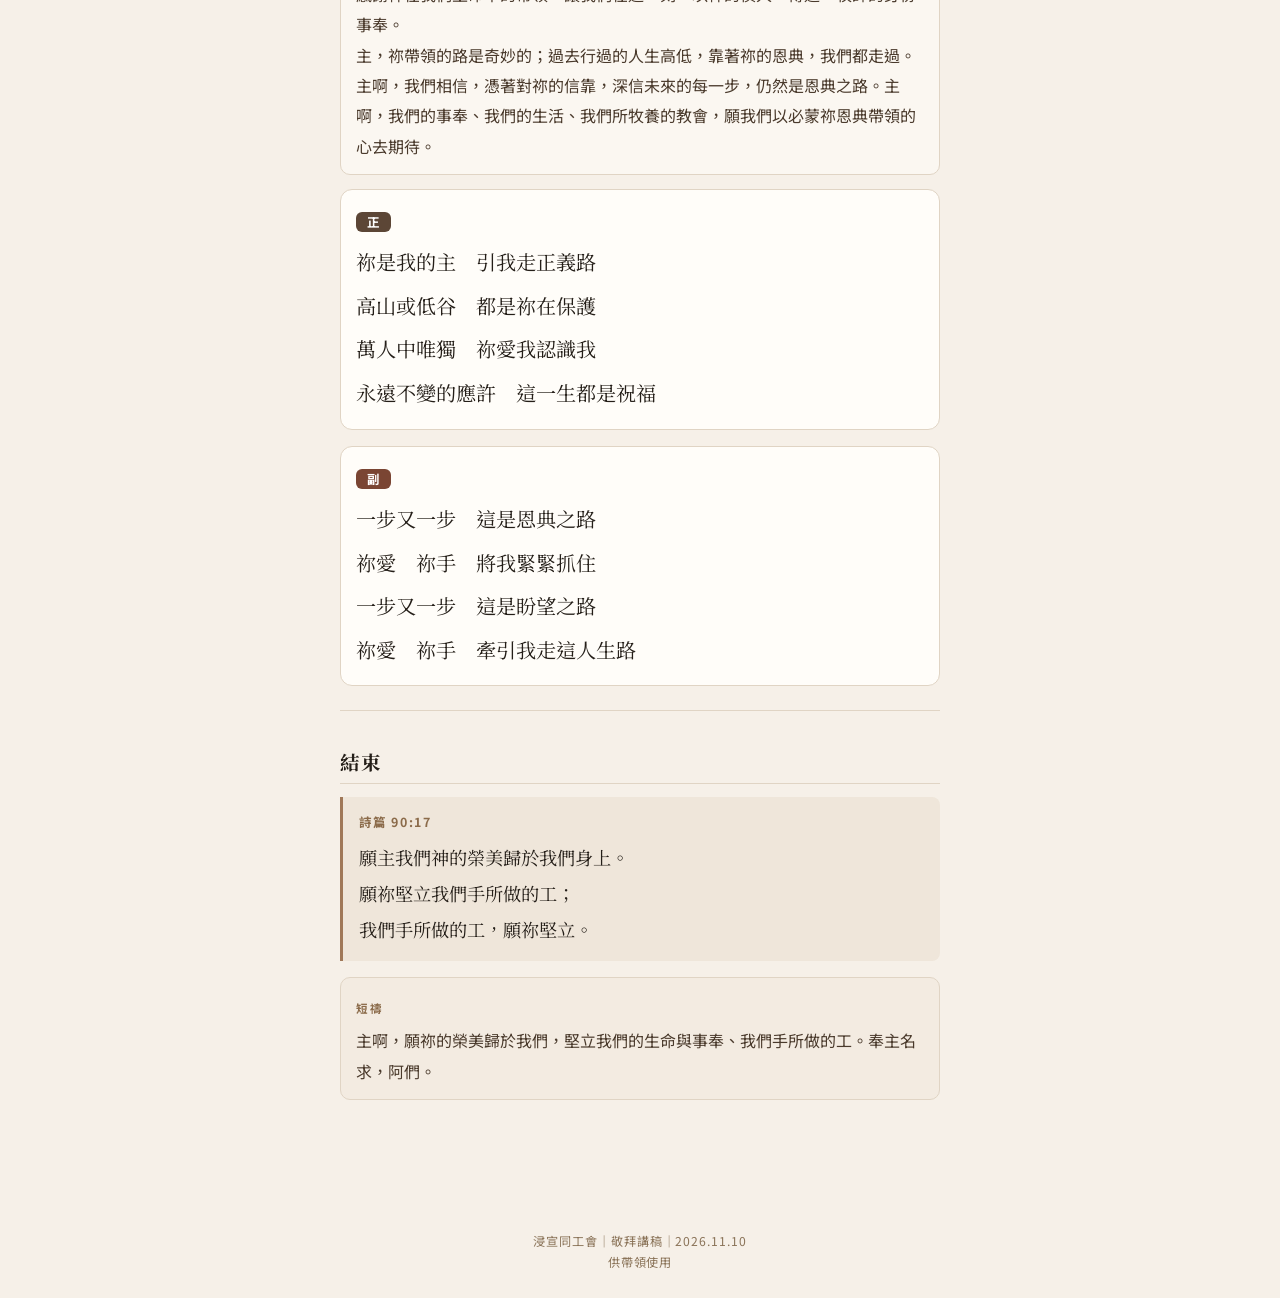
==== commit f1516873: "Song2 mid cue after first pass, then reprise" ====
--- a/index.html
+++ b/index.html
@@ -11,7 +11,7 @@
   <link rel="preconnect" href="https://fonts.googleapis.com" />
   <link rel="preconnect" href="https://fonts.gstatic.com" crossorigin />
   <link href="https://fonts.googleapis.com/css2?family=Noto+Sans+TC:wght@400;500;700&family=Noto+Serif+TC:wght@400;600;700&display=swap" rel="stylesheet" />
-  <link rel="stylesheet" href="styles.css?v=20261110c" />
+  <link rel="stylesheet" href="styles.css?v=20261110d" />
 </head>
 <body>
   <header class="app-header" id="top">
@@ -157,6 +157,32 @@
           <p>祢愛　祢手　牽引我走這人生路</p>
         </div>
       </article>
+
+      <div class="cue">
+        <span class="cue-label">帶領</span>
+        <p>感謝神在我們生命中的帶領。讓我們在這一刻，以神的僕人、傳道、牧師的身份事奉。</p>
+        <p>主，祢帶領的路是奇妙的；過去行過的人生高低，靠著祢的恩典，我們都走過。主啊，我們相信，憑著對祢的信靠，深信未來的每一步，仍然是恩典之路。主啊，我們的事奉、我們的生活、我們所牧養的教會，願我們以必蒙祢恩典帶領的心去期待。</p>
+      </div>
+
+      <article class="lyric-block" id="lyric-s2-z2">
+        <span class="badge badge-zheng">正</span>
+        <div class="lyrics">
+          <p>祢是我的主　引我走正義路</p>
+          <p>高山或低谷　都是祢在保護</p>
+          <p>萬人中唯獨　祢愛我認識我</p>
+          <p>永遠不變的應許　這一生都是祝福</p>
+        </div>
+      </article>
+
+      <article class="lyric-block" id="lyric-s2-f2">
+        <span class="badge badge-fu">副</span>
+        <div class="lyrics">
+          <p>一步又一步　這是恩典之路</p>
+          <p>祢愛　祢手　將我緊緊抓住</p>
+          <p>一步又一步　這是盼望之路</p>
+          <p>祢愛　祢手　牽引我走這人生路</p>
+        </div>
+      </article>
     </section>
 
     <!-- 結束 -->
@@ -184,6 +210,6 @@
     <p>供帶領使用</p>
   </footer>
 
-  <script src="app.js?v=20261110c"></script>
+  <script src="app.js?v=20261110d"></script>
 </body>
 </html>
